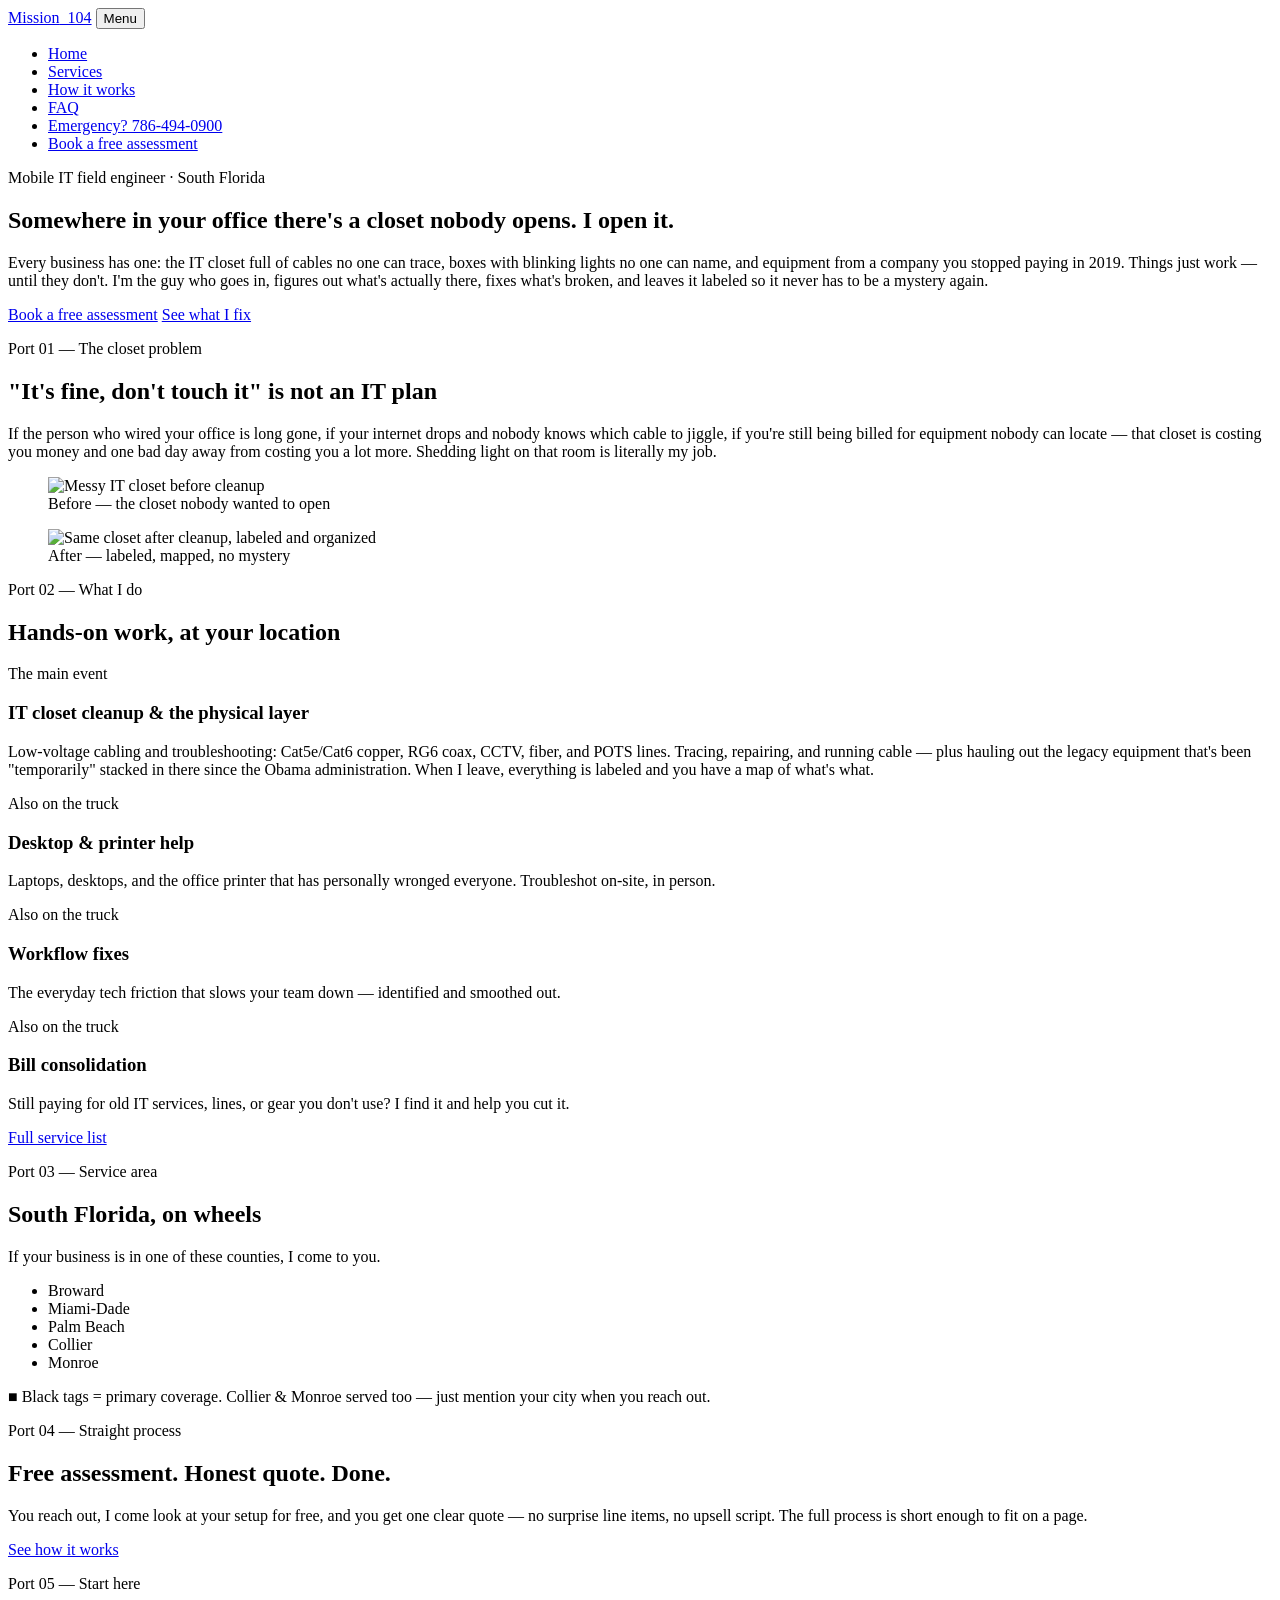
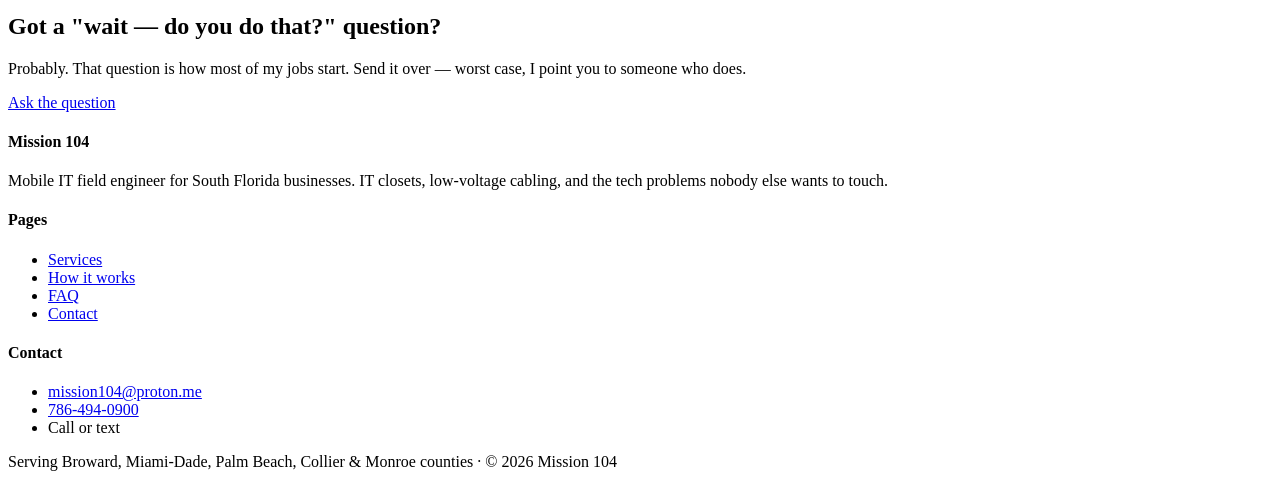
==== index.html @ 8866634d "Add files via upload" ====
<!DOCTYPE html>
<html lang="en">
<head>
  <meta charset="UTF-8">
  <meta name="viewport" content="width=device-width, initial-scale=1.0">
  <title>Mission 104 — IT Closet Cleanup &amp; Low-Voltage Cabling | South Florida</title>
  <meta name="description" content="Mobile IT field engineer for South Florida businesses. IT closet cleanup, structured cabling (Cat5e/Cat6), fiber, coax, CCTV, and network troubleshooting in Broward, Miami-Dade, and Palm Beach.">
  <link rel="preconnect" href="https://fonts.googleapis.com">
  <link rel="preconnect" href="https://fonts.gstatic.com" crossorigin>
  <link href="https://fonts.googleapis.com/css2?family=Barlow+Condensed:wght@600;700&family=Barlow:wght@400;500;600&family=IBM+Plex+Mono:wght@400;500&display=swap" rel="stylesheet">
  <link rel="stylesheet" href="css/style.css">
  <script type="application/ld+json">
  {
    "@context": "https://schema.org",
    "@type": "LocalBusiness",
    "name": "Mission 104",
    "description": "Mobile IT field engineer: IT closet cleanup, low-voltage cabling, and network troubleshooting for South Florida businesses.",
    "email": "mission104@proton.me",
    "telephone": "786-494-0900",
    "url": "mission104.com",
    "areaServed": ["Broward County FL", "Miami-Dade County FL", "Palm Beach County FL", "Collier County FL", "Monroe County FL"]
  }
  </script>
</head>
<body>

  <!-- ======= HEADER (identical on every page) ======= -->
  <header class="site-header">
    <div class="nav-wrap">
      <a class="brand" href="index.html">Mission<span>_104</span></a>
      <button class="nav-toggle" aria-label="Open menu" onclick="document.querySelector('.nav-links').classList.toggle('open')">Menu</button>
      <ul class="nav-links">
        <li><a href="index.html" class="active">Home</a></li>
        <li><a href="services.html">Services</a></li>
        <li><a href="how-it-works.html">How it works</a></li>
        <li><a href="faq.html">FAQ</a></li>
        <li><a href="tel:786-494-0900" class="nav-emergency">Emergency? 786-494-0900</a></li>
        <li><a href="contact.html" class="nav-cta">Book a free assessment</a></li>
      </ul>
    </div>
  </header>

  <!-- ======= HERO ======= -->
  <section class="hero">
    <div class="wrap">
      <p class="kicker">Mobile IT field engineer · South Florida</p>
      <h1>Somewhere in your office there's a closet nobody opens.
        <span class="flip">I open it.</span>
      </h1>
      <p class="lead">Every business has one: the IT closet full of cables no one can trace, boxes with blinking lights no one can name, and equipment from a company you stopped paying in 2019. Things just work — until they don't. I'm the guy who goes in, figures out what's actually there, fixes what's broken, and leaves it labeled so it never has to be a mystery again.</p>
      <div class="btn-row">
        <a class="btn btn-primary" href="contact.html">Book a free assessment</a>
        <a class="btn btn-ghost" href="services.html">See what I fix</a>
      </div>
    </div>
  </section>

  <!-- ======= THE PROBLEM ======= -->
  <section>
    <div class="wrap">
      <p class="port-label">Port 01 — The closet problem</p>
      <h2>"It's fine, don't touch it" is not an IT plan</h2>
      <p class="lead">If the person who wired your office is long gone, if your internet drops and nobody knows which cable to jiggle, if you're still being billed for equipment nobody can locate — that closet is costing you money and one bad day away from costing you a lot more. Shedding light on that room is literally my job.</p>
      <div class="photo-pair">
        <figure>
          <img src="images/closet-before.jpg" alt="Messy IT closet before cleanup">
          <figcaption class="cap-before">Before — the closet nobody wanted to open</figcaption>
        </figure>
        <figure>
          <img src="images/closet-after.jpg" alt="Same closet after cleanup, labeled and organized">
          <figcaption class="cap-after">After — labeled, mapped, no mystery</figcaption>
        </figure>
      </div>
    </div>
  </section>

  <!-- ======= WHAT I DO (overview) ======= -->
  <section>
    <div class="wrap">
      <p class="port-label">Port 02 — What I do</p>
      <h2>Hands-on work, at your location</h2>
      <div class="card-grid">
        <article class="card card-flagship">
          <span class="tag">The main event</span>
          <h3>IT closet cleanup &amp; the physical layer</h3>
          <p>Low-voltage cabling and troubleshooting: Cat5e/Cat6 copper, RG6 coax, CCTV, fiber, and POTS lines. Tracing, repairing, and running cable — plus hauling out the legacy equipment that's been "temporarily" stacked in there since the Obama administration. When I leave, everything is labeled and you have a map of what's what.</p>
        </article>
        <article class="card">
          <span class="tag">Also on the truck</span>
          <h3>Desktop &amp; printer help</h3>
          <p>Laptops, desktops, and the office printer that has personally wronged everyone. Troubleshot on-site, in person.</p>
        </article>
        <article class="card">
          <span class="tag">Also on the truck</span>
          <h3>Workflow fixes</h3>
          <p>The everyday tech friction that slows your team down — identified and smoothed out.</p>
        </article>
        <article class="card">
          <span class="tag">Also on the truck</span>
          <h3>Bill consolidation</h3>
          <p>Still paying for old IT services, lines, or gear you don't use? I find it and help you cut it.</p>
        </article>
      </div>
      <div class="btn-row"><a class="btn btn-ghost" href="services.html">Full service list</a></div>
    </div>
  </section>

  <!-- ======= SERVICE AREA ======= -->
  <section>
    <div class="wrap">
      <p class="port-label">Port 03 — Service area</p>
      <h2>South Florida, on wheels</h2>
      <p class="lead">If your business is in one of these counties, I come to you.</p>
      <ul class="county-list">
        <li class="primary">Broward</li>
        <li class="primary">Miami-Dade</li>
        <li class="primary">Palm Beach</li>
        <li>Collier</li>
        <li>Monroe</li>
      </ul>
      <p class="county-note">■ Black tags = primary coverage. Collier &amp; Monroe served too — just mention your city when you reach out.</p>
    </div>
  </section>

  <!-- ======= HOW IT WORKS TEASER ======= -->
  <section>
    <div class="wrap">
      <p class="port-label">Port 04 — Straight process</p>
      <h2>Free assessment. Honest quote. Done.</h2>
      <p class="lead">You reach out, I come look at your setup for free, and you get one clear quote — no surprise line items, no upsell script. The full process is short enough to fit on a page.</p>
      <div class="btn-row"><a class="btn btn-ghost" href="how-it-works.html">See how it works</a></div>
    </div>
  </section>

  <!-- ======= CTA BAND ======= -->
  <section class="cta-band">
    <div class="wrap">
      <p class="port-label">Port 05 — Start here</p>
      <h2>Got a "wait — do you do that?" question?</h2>
      <p>Probably. That question is how most of my jobs start. Send it over — worst case, I point you to someone who does.</p>
      <div class="btn-row"><a class="btn btn-primary" href="contact.html">Ask the question</a></div>
    </div>
  </section>

  <!-- ======= FOOTER (identical on every page) ======= -->
  <footer class="site-footer">
    <div class="wrap">
      <div>
        <h4>Mission 104</h4>
        <p>Mobile IT field engineer for South Florida businesses. IT closets, low-voltage cabling, and the tech problems nobody else wants to touch.</p>
      </div>
      <div>
        <h4>Pages</h4>
        <ul>
          <li><a href="services.html">Services</a></li>
          <li><a href="how-it-works.html">How it works</a></li>
          <li><a href="faq.html">FAQ</a></li>
          <li><a href="contact.html">Contact</a></li>
        </ul>
      </div>
      <div>
        <h4>Contact</h4>
        <ul>
          <li><a href="mailto:mission104@proton.me">mission104@proton.me</a></li>
          <li><a href="tel:786-494-0900">786-494-0900</a></li>
          <li>Call or text</li>
        </ul>
      </div>
      <p class="footer-note">Serving Broward, Miami-Dade, Palm Beach, Collier &amp; Monroe counties · © 2026 Mission 104</p>
    </div>
  </footer>

</body>
</html>
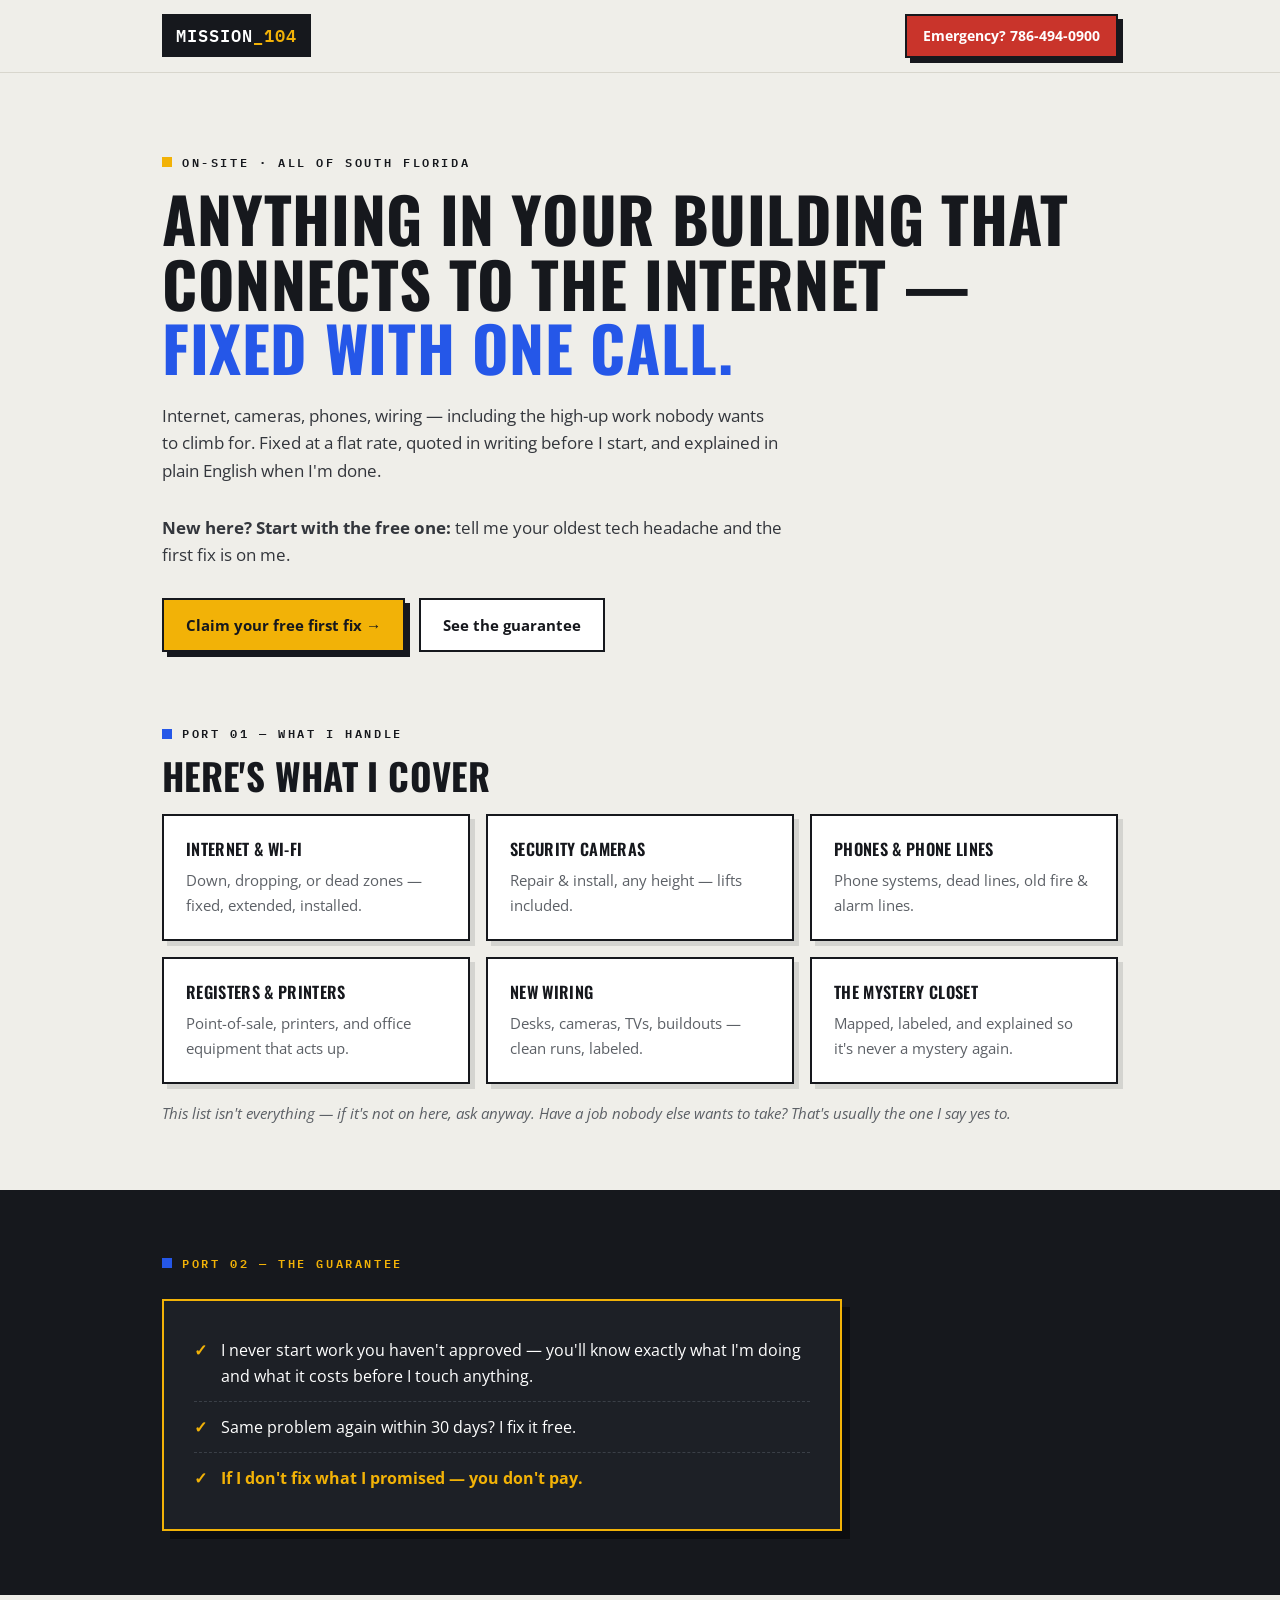
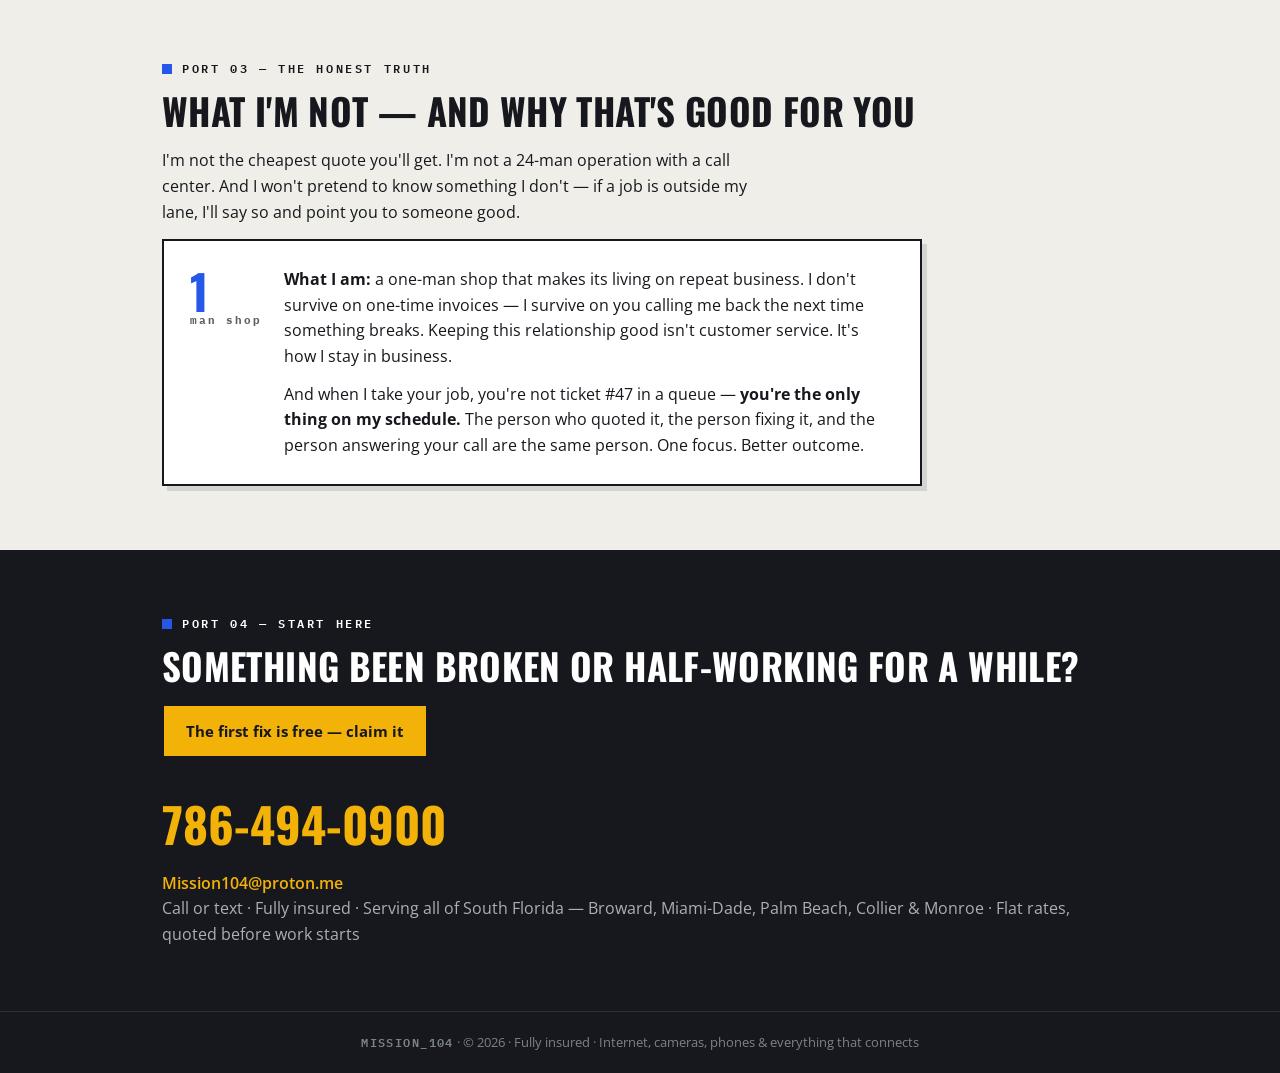
==== commit aa225df6: "Add files via upload" ====
--- a/index.html
+++ b/index.html
@@ -1,174 +1,161 @@
 <!DOCTYPE html>
 <html lang="en">
 <head>
-  <meta charset="UTF-8">
-  <meta name="viewport" content="width=device-width, initial-scale=1.0">
-  <title>Mission 104 — IT Closet Cleanup &amp; Low-Voltage Cabling | South Florida</title>
-  <meta name="description" content="Mobile IT field engineer for South Florida businesses. IT closet cleanup, structured cabling (Cat5e/Cat6), fiber, coax, CCTV, and network troubleshooting in Broward, Miami-Dade, and Palm Beach.">
-  <link rel="preconnect" href="https://fonts.googleapis.com">
-  <link rel="preconnect" href="https://fonts.gstatic.com" crossorigin>
-  <link href="https://fonts.googleapis.com/css2?family=Barlow+Condensed:wght@600;700&family=Barlow:wght@400;500;600&family=IBM+Plex+Mono:wght@400;500&display=swap" rel="stylesheet">
-  <link rel="stylesheet" href="css/style.css">
-  <script type="application/ld+json">
-  {
-    "@context": "https://schema.org",
-    "@type": "LocalBusiness",
-    "name": "Mission 104",
-    "description": "Mobile IT field engineer: IT closet cleanup, low-voltage cabling, and network troubleshooting for South Florida businesses.",
-    "email": "mission104@proton.me",
-    "telephone": "786-494-0900",
-    "url": "mission104.com",
-    "areaServed": ["Broward County FL", "Miami-Dade County FL", "Palm Beach County FL", "Collier County FL", "Monroe County FL"]
+<meta charset="UTF-8">
+<meta name="viewport" content="width=device-width, initial-scale=1.0">
+<title>Mission 104 — Internet, Cameras, Phones & Everything That Connects | South Florida</title>
+<meta name="description" content="One call for anything in your building that connects. Internet, cameras, phones, wiring. Flat rate, quoted first — and if I don't fix it, you don't pay.">
+<link rel="preconnect" href="https://fonts.googleapis.com">
+<link href="https://fonts.googleapis.com/css2?family=Oswald:wght@600;700&family=Open+Sans:wght@400;600;700&family=IBM+Plex+Mono:wght@500;600&display=swap" rel="stylesheet">
+<style>
+  :root{
+    --bg:#efeee9; --ink:#16181d; --blue:#2557e8; --gold:#f2b207;
+    --red:#c9342b; --white:#ffffff; --gray:#5c6066; --border:#16181d;
   }
-  </script>
+  *{margin:0;padding:0;box-sizing:border-box}
+  html{scroll-behavior:smooth}
+  body{font-family:'Open Sans',sans-serif;background:var(--bg);color:var(--ink);line-height:1.6}
+  .wrap{max-width:1000px;margin:0 auto;padding:0 22px}
+
+  .mono{font-family:'IBM Plex Mono',monospace;font-weight:600;letter-spacing:.22em;text-transform:uppercase;font-size:.74rem}
+  .eyebrow{display:flex;align-items:center;gap:10px;margin-bottom:14px}
+  .sq{width:10px;height:10px;background:var(--blue);flex:none}
+  .sq.gold{background:var(--gold)}
+
+  h1,h2{font-family:'Oswald',sans-serif;font-weight:700;text-transform:uppercase;line-height:1.04;letter-spacing:.01em}
+  h1{font-size:clamp(2.2rem,6.4vw,3.9rem)}
+  h2{font-size:clamp(1.5rem,4vw,2.3rem);margin-bottom:18px}
+  .blue{color:var(--blue)}
+
+  .btn{display:inline-block;text-decoration:none;font-weight:700;font-size:.95rem;padding:13px 22px;border:2px solid var(--ink);color:var(--ink)}
+  .btn-gold{background:var(--gold);box-shadow:5px 5px 0 var(--ink)}
+  .btn-gold:hover{transform:translate(2px,2px);box-shadow:3px 3px 0 var(--ink)}
+  .btn-ghost{background:var(--white)}
+  .btn-red{background:var(--red);color:#fff;border-color:var(--ink);box-shadow:5px 5px 0 var(--ink)}
+
+  header{background:var(--bg);border-bottom:1px solid #d8d6cd;padding:14px 0}
+  .head-in{display:flex;align-items:center;justify-content:space-between;gap:14px;flex-wrap:wrap}
+  .logo{background:var(--ink);color:#fff;font-family:'IBM Plex Mono',monospace;font-weight:600;font-size:1.05rem;padding:8px 14px;letter-spacing:.06em;text-decoration:none}
+  .logo b{color:var(--gold);font-weight:600}
+  .head-cta{display:flex;gap:10px;flex-wrap:wrap}
+  .head-cta .btn{padding:9px 16px;font-size:.85rem}
+
+  section{padding:64px 0}
+  .hero{padding:80px 0 72px}
+  .hero p.lead{margin:22px 0 30px;font-size:1.06rem;max-width:62ch;color:#33363c}
+  .actions{display:flex;gap:14px;flex-wrap:wrap}
+
+  .cards{display:grid;grid-template-columns:repeat(auto-fit,minmax(280px,1fr));gap:16px}
+  .card{background:var(--white);border:2px solid var(--ink);padding:20px 22px;box-shadow:5px 5px 0 rgba(22,24,29,.12)}
+  .card b{display:block;font-family:'Oswald',sans-serif;font-weight:600;text-transform:uppercase;font-size:1.02rem;letter-spacing:.02em;margin-bottom:6px}
+  .card span{font-size:.93rem;color:var(--gray)}
+
+  .how p{max-width:66ch;margin-bottom:14px}
+
+  .plate-zone{background:var(--ink);color:#fff}
+  .plate-zone .mono{color:var(--gold)}
+  .plate{border:2px solid var(--gold);max-width:680px;margin:26px 0 0;padding:8px 30px 26px;background:#1d2026;box-shadow:8px 8px 0 rgba(0,0,0,.45)}
+  .plate h2{color:#fff;text-align:left;margin:20px 0 6px}
+  .plate ul{list-style:none;margin-top:16px}
+  .plate li{display:flex;gap:14px;padding:12px 0;border-bottom:1px dashed #3a3f47;font-size:1.02rem}
+  .plate li:last-child{border-bottom:none;font-weight:700;color:var(--gold)}
+  .plate .tick{color:var(--gold);font-weight:700;flex:none}
+
+  .record{display:flex;gap:22px;align-items:flex-start;background:var(--white);border:2px solid var(--ink);padding:26px;max-width:760px;box-shadow:5px 5px 0 rgba(22,24,29,.12)}
+  .record .stamp{flex:none;font-family:'Oswald',sans-serif;font-weight:700;font-size:3rem;color:var(--blue);line-height:1}
+  .record .stamp small{display:block;font-family:'IBM Plex Mono',monospace;font-size:.68rem;letter-spacing:.18em;color:var(--gray)}
+
+  .contact{background:var(--ink);color:#fff;text-align:left}
+  .contact h2{color:#fff}
+  .contact .big-phone{font-family:'Oswald',sans-serif;font-weight:700;font-size:clamp(1.9rem,6vw,3rem);color:var(--gold);text-decoration:none;display:inline-block;margin:10px 0 8px}
+  .contact p{color:#aab0b8}
+  footer{background:var(--ink);color:#7c828b;font-size:.8rem;text-align:center;padding:20px 0;border-top:1px solid #2c3037}
+  footer .mono{letter-spacing:.12em}
+</style>
 </head>
 <body>
 
-  <!-- ======= HEADER (identical on every page) ======= -->
-  <header class="site-header">
-    <div class="nav-wrap">
-      <a class="brand" href="index.html">Mission<span>_104</span></a>
-      <button class="nav-toggle" aria-label="Open menu" onclick="document.querySelector('.nav-links').classList.toggle('open')">Menu</button>
-      <ul class="nav-links">
-        <li><a href="index.html" class="active">Home</a></li>
-        <li><a href="services.html">Services</a></li>
-        <li><a href="how-it-works.html">How it works</a></li>
-        <li><a href="faq.html">FAQ</a></li>
-        <li><a href="tel:786-494-0900" class="nav-emergency">Emergency? 786-494-0900</a></li>
-        <li><a href="contact.html" class="nav-cta">Book a free assessment</a></li>
+<header>
+  <div class="wrap head-in">
+    <a class="logo" href="#">MISSION<b>_104</b></a>
+    <div class="head-cta">
+      <a class="btn btn-red" href="tel:7864940900">Emergency? 786-494-0900</a>
+    </div>
+  </div>
+</header>
+
+<section class="hero">
+  <div class="wrap">
+    <div class="eyebrow"><span class="sq gold"></span><span class="mono">On-site · All of South Florida</span></div>
+    <h1>Anything in your building that connects to the internet —<br><span class="blue">fixed with one call.</span></h1>
+    <p class="lead">Internet, cameras, phones, wiring — including the high-up work nobody wants to climb for. Fixed at a flat rate, quoted in writing before I start, and explained in plain English when I'm done.</p>
+    <p class="lead"><b>New here? Start with the free one:</b> tell me your oldest tech headache and the first fix is on me.</p>
+    <div class="actions">
+      <a class="btn btn-gold" href="/free">Claim your free first fix →</a>
+      <a class="btn btn-ghost" href="#guarantee">See the guarantee</a>
+    </div>
+  </div>
+</section>
+
+<section style="padding-top:0">
+  <div class="wrap">
+    <div class="eyebrow"><span class="sq"></span><span class="mono">Port 01 — What I handle</span></div>
+    <h2>Here's what I cover</h2>
+    <div class="cards">
+      <div class="card"><b>Internet & Wi-Fi</b><span>Down, dropping, or dead zones — fixed, extended, installed.</span></div>
+      <div class="card"><b>Security cameras</b><span>Repair & install, any height — lifts included.</span></div>
+      <div class="card"><b>Phones & phone lines</b><span>Phone systems, dead lines, old fire & alarm lines.</span></div>
+      <div class="card"><b>Registers & printers</b><span>Point-of-sale, printers, and office equipment that acts up.</span></div>
+      <div class="card"><b>New wiring</b><span>Desks, cameras, TVs, buildouts — clean runs, labeled.</span></div>
+      <div class="card"><b>The mystery closet</b><span>Mapped, labeled, and explained so it's never a mystery again.</span></div>
+    </div>
+    <p style="margin-top:18px;color:var(--gray);font-size:.93rem;font-style:italic">This list isn't everything — if it's not on here, ask anyway. Have a job nobody else wants to take? That's usually the one I say yes to.</p>
+  </div>
+</section>
+
+
+<section class="plate-zone" id="guarantee">
+  <div class="wrap">
+    <div class="eyebrow"><span class="sq"></span><span class="mono">Port 02 — The guarantee</span></div>
+    <div class="plate">
+      <ul>
+        <li><span class="tick">✓</span> I never start work you haven't approved — you'll know exactly what I'm doing and what it costs before I touch anything.</li>
+        <li><span class="tick">✓</span> Same problem again within 30 days? I fix it free.</li>
+        <li><span class="tick">✓</span> If I don't fix what I promised — you don't pay.</li>
       </ul>
     </div>
-  </header>
+  </div>
+</section>
 
-  <!-- ======= HERO ======= -->
-  <section class="hero">
-    <div class="wrap">
-      <p class="kicker">Mobile IT field engineer · South Florida</p>
-      <h1>Somewhere in your office there's a closet nobody opens.
-        <span class="flip">I open it.</span>
-      </h1>
-      <p class="lead">Every business has one: the IT closet full of cables no one can trace, boxes with blinking lights no one can name, and equipment from a company you stopped paying in 2019. Things just work — until they don't. I'm the guy who goes in, figures out what's actually there, fixes what's broken, and leaves it labeled so it never has to be a mystery again.</p>
-      <div class="btn-row">
-        <a class="btn btn-primary" href="contact.html">Book a free assessment</a>
-        <a class="btn btn-ghost" href="services.html">See what I fix</a>
+<section>
+  <div class="wrap">
+    <div class="eyebrow"><span class="sq"></span><span class="mono">Port 03 — The honest truth</span></div>
+    <h2>What I'm not — and why that's good for you</h2>
+    <p style="max-width:66ch;margin-bottom:14px">I'm not the cheapest quote you'll get. I'm not a 24-man operation with a call center. And I won't pretend to know something I don't — if a job is outside my lane, I'll say so and point you to someone good.</p>
+    <div class="record">
+      <div class="stamp">1<small>man shop</small></div>
+      <div>
+        <p style="margin-bottom:12px"><b>What I am:</b> a one-man shop that makes its living on repeat business. I don't survive on one-time invoices — I survive on you calling me back the next time something breaks. Keeping this relationship good isn't customer service. It's how I stay in business.</p>
+        <p>And when I take your job, you're not ticket #47 in a queue — <b>you're the only thing on my schedule.</b> The person who quoted it, the person fixing it, and the person answering your call are the same person. One focus. Better outcome.</p>
       </div>
     </div>
-  </section>
+  </div>
+</section>
 
-  <!-- ======= THE PROBLEM ======= -->
-  <section>
-    <div class="wrap">
-      <p class="port-label">Port 01 — The closet problem</p>
-      <h2>"It's fine, don't touch it" is not an IT plan</h2>
-      <p class="lead">If the person who wired your office is long gone, if your internet drops and nobody knows which cable to jiggle, if you're still being billed for equipment nobody can locate — that closet is costing you money and one bad day away from costing you a lot more. Shedding light on that room is literally my job.</p>
-      <div class="photo-pair">
-        <figure>
-          <img src="images/closet-before.jpg" alt="Messy IT closet before cleanup">
-          <figcaption class="cap-before">Before — the closet nobody wanted to open</figcaption>
-        </figure>
-        <figure>
-          <img src="images/closet-after.jpg" alt="Same closet after cleanup, labeled and organized">
-          <figcaption class="cap-after">After — labeled, mapped, no mystery</figcaption>
-        </figure>
-      </div>
-    </div>
-  </section>
+<section class="contact">
+  <div class="wrap">
+    <div class="eyebrow"><span class="sq"></span><span class="mono">Port 04 — Start here</span></div>
+    <h2>Something been broken or half-working for a while?</h2>
+    <p style="margin:6px 0 18px"><a class="btn btn-gold" href="/free">The first fix is free — claim it</a></p>
+    <a class="big-phone" href="tel:7864940900">786-494-0900</a>
+    <p><a href="mailto:Mission104@proton.me" style="color:var(--gold);text-decoration:none;font-weight:600">Mission104@proton.me</a></p>
+    <p>Call or text · Fully insured · Serving all of South Florida — Broward, Miami-Dade, Palm Beach, Collier & Monroe · Flat rates, quoted before work starts</p>
+  </div>
+</section>
 
-  <!-- ======= WHAT I DO (overview) ======= -->
-  <section>
-    <div class="wrap">
-      <p class="port-label">Port 02 — What I do</p>
-      <h2>Hands-on work, at your location</h2>
-      <div class="card-grid">
-        <article class="card card-flagship">
-          <span class="tag">The main event</span>
-          <h3>IT closet cleanup &amp; the physical layer</h3>
-          <p>Low-voltage cabling and troubleshooting: Cat5e/Cat6 copper, RG6 coax, CCTV, fiber, and POTS lines. Tracing, repairing, and running cable — plus hauling out the legacy equipment that's been "temporarily" stacked in there since the Obama administration. When I leave, everything is labeled and you have a map of what's what.</p>
-        </article>
-        <article class="card">
-          <span class="tag">Also on the truck</span>
-          <h3>Desktop &amp; printer help</h3>
-          <p>Laptops, desktops, and the office printer that has personally wronged everyone. Troubleshot on-site, in person.</p>
-        </article>
-        <article class="card">
-          <span class="tag">Also on the truck</span>
-          <h3>Workflow fixes</h3>
-          <p>The everyday tech friction that slows your team down — identified and smoothed out.</p>
-        </article>
-        <article class="card">
-          <span class="tag">Also on the truck</span>
-          <h3>Bill consolidation</h3>
-          <p>Still paying for old IT services, lines, or gear you don't use? I find it and help you cut it.</p>
-        </article>
-      </div>
-      <div class="btn-row"><a class="btn btn-ghost" href="services.html">Full service list</a></div>
-    </div>
-  </section>
-
-  <!-- ======= SERVICE AREA ======= -->
-  <section>
-    <div class="wrap">
-      <p class="port-label">Port 03 — Service area</p>
-      <h2>South Florida, on wheels</h2>
-      <p class="lead">If your business is in one of these counties, I come to you.</p>
-      <ul class="county-list">
-        <li class="primary">Broward</li>
-        <li class="primary">Miami-Dade</li>
-        <li class="primary">Palm Beach</li>
-        <li>Collier</li>
-        <li>Monroe</li>
-      </ul>
-      <p class="county-note">■ Black tags = primary coverage. Collier &amp; Monroe served too — just mention your city when you reach out.</p>
-    </div>
-  </section>
-
-  <!-- ======= HOW IT WORKS TEASER ======= -->
-  <section>
-    <div class="wrap">
-      <p class="port-label">Port 04 — Straight process</p>
-      <h2>Free assessment. Honest quote. Done.</h2>
-      <p class="lead">You reach out, I come look at your setup for free, and you get one clear quote — no surprise line items, no upsell script. The full process is short enough to fit on a page.</p>
-      <div class="btn-row"><a class="btn btn-ghost" href="how-it-works.html">See how it works</a></div>
-    </div>
-  </section>
-
-  <!-- ======= CTA BAND ======= -->
-  <section class="cta-band">
-    <div class="wrap">
-      <p class="port-label">Port 05 — Start here</p>
-      <h2>Got a "wait — do you do that?" question?</h2>
-      <p>Probably. That question is how most of my jobs start. Send it over — worst case, I point you to someone who does.</p>
-      <div class="btn-row"><a class="btn btn-primary" href="contact.html">Ask the question</a></div>
-    </div>
-  </section>
-
-  <!-- ======= FOOTER (identical on every page) ======= -->
-  <footer class="site-footer">
-    <div class="wrap">
-      <div>
-        <h4>Mission 104</h4>
-        <p>Mobile IT field engineer for South Florida businesses. IT closets, low-voltage cabling, and the tech problems nobody else wants to touch.</p>
-      </div>
-      <div>
-        <h4>Pages</h4>
-        <ul>
-          <li><a href="services.html">Services</a></li>
-          <li><a href="how-it-works.html">How it works</a></li>
-          <li><a href="faq.html">FAQ</a></li>
-          <li><a href="contact.html">Contact</a></li>
-        </ul>
-      </div>
-      <div>
-        <h4>Contact</h4>
-        <ul>
-          <li><a href="mailto:mission104@proton.me">mission104@proton.me</a></li>
-          <li><a href="tel:786-494-0900">786-494-0900</a></li>
-          <li>Call or text</li>
-        </ul>
-      </div>
-      <p class="footer-note">Serving Broward, Miami-Dade, Palm Beach, Collier &amp; Monroe counties · © 2026 Mission 104</p>
-    </div>
-  </footer>
+<footer>
+  <div class="wrap"><span class="mono">Mission_104</span> · © 2026 · Fully insured · Internet, cameras, phones & everything that connects</div>
+</footer>
 
 </body>
 </html>
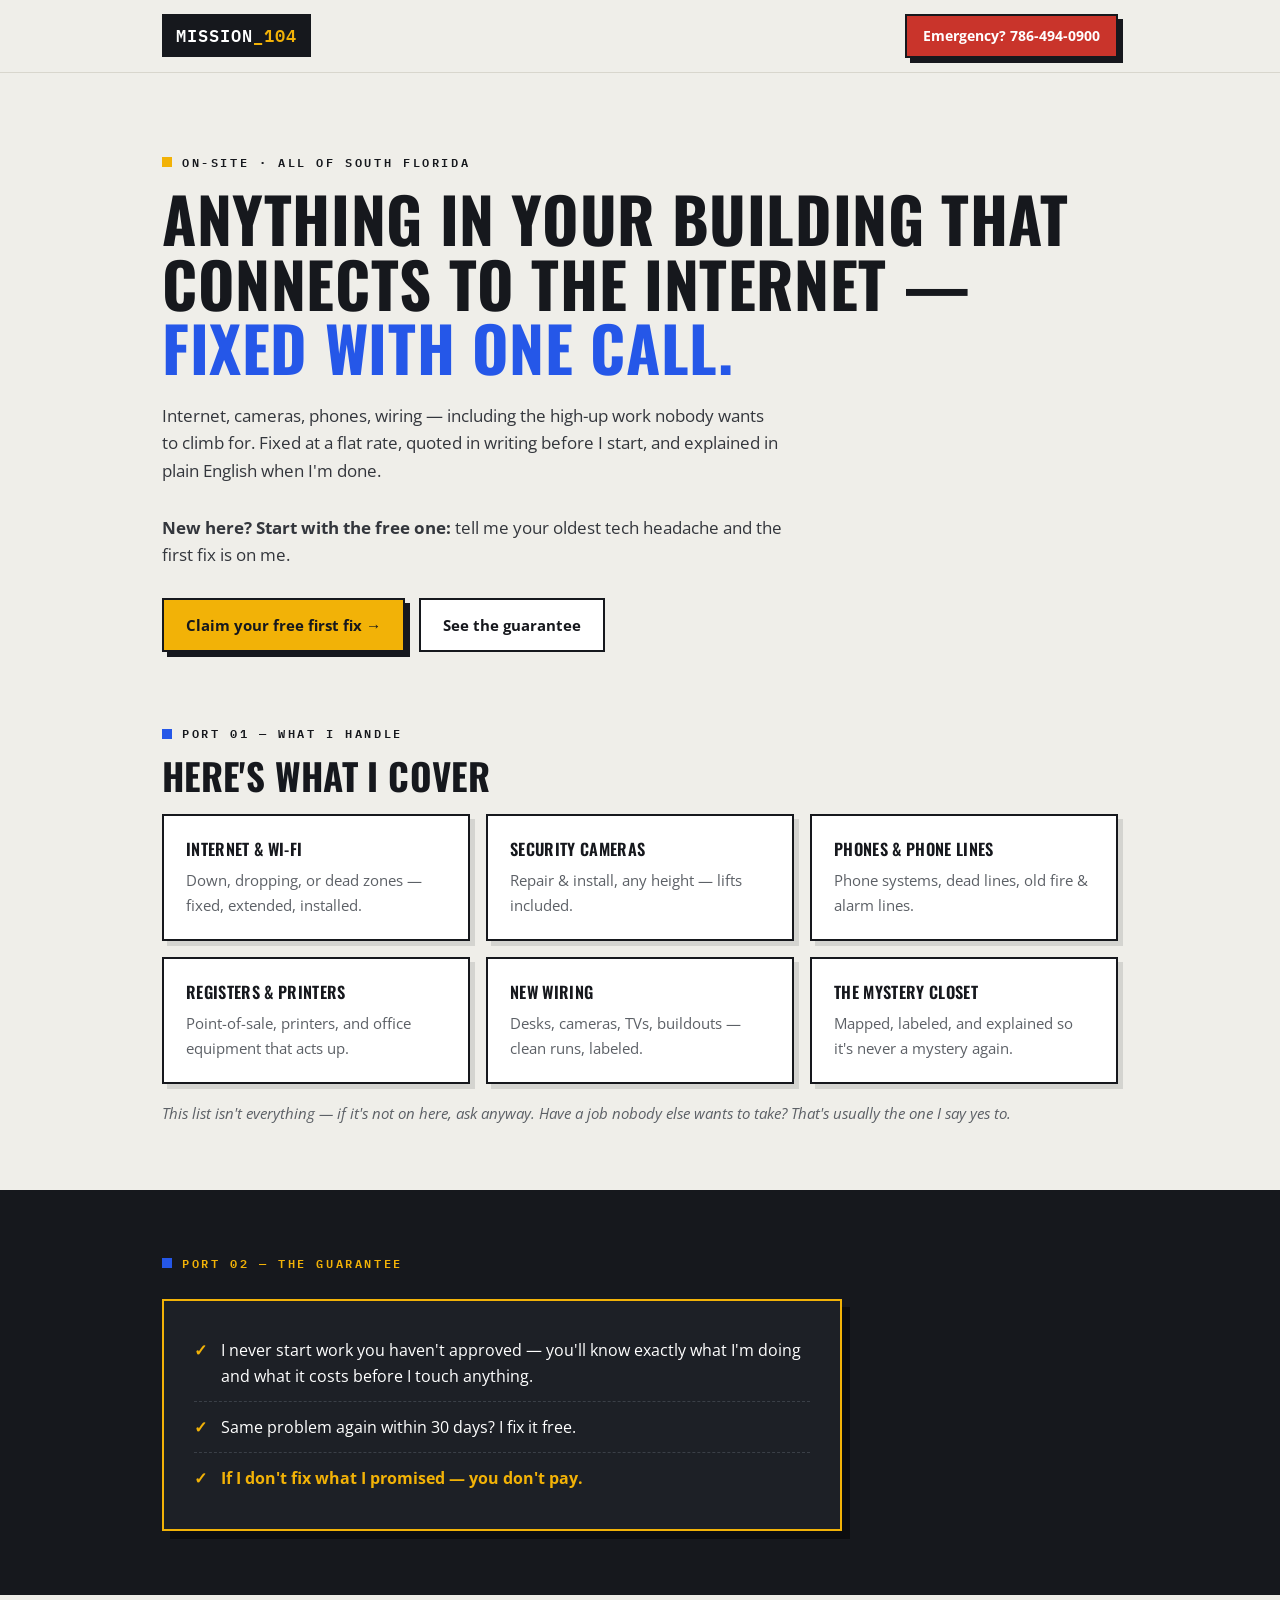
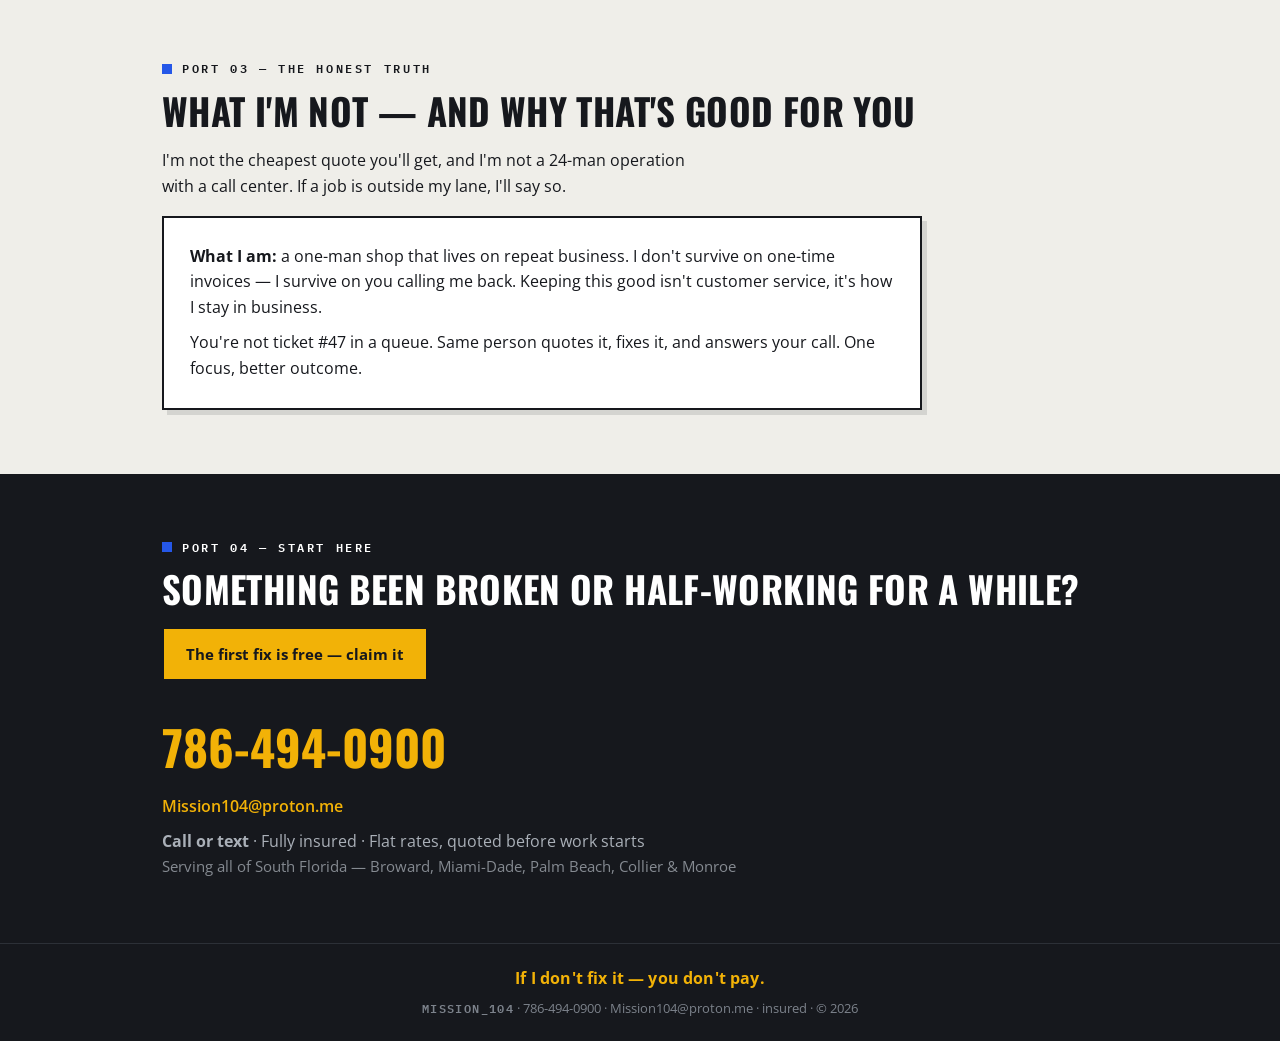
==== commit bba6ebc6: "Add files via upload" ====
--- a/index.html
+++ b/index.html
@@ -34,10 +34,10 @@
   .btn-red{background:var(--red);color:#fff;border-color:var(--ink);box-shadow:5px 5px 0 var(--ink)}
 
   header{background:var(--bg);border-bottom:1px solid #d8d6cd;padding:14px 0}
-  .head-in{display:flex;align-items:center;justify-content:space-between;gap:14px;flex-wrap:wrap}
+  .head-in{display:flex;align-items:center;justify-content:space-between;gap:10px;flex-wrap:nowrap}
   .logo{background:var(--ink);color:#fff;font-family:'IBM Plex Mono',monospace;font-weight:600;font-size:1.05rem;padding:8px 14px;letter-spacing:.06em;text-decoration:none}
   .logo b{color:var(--gold);font-weight:600}
-  .head-cta{display:flex;gap:10px;flex-wrap:wrap}
+  .head-cta{display:flex;gap:10px;flex-wrap:nowrap}
   .head-cta .btn{padding:9px 16px;font-size:.85rem}
 
   section{padding:64px 0}
@@ -69,8 +69,24 @@
   .contact h2{color:#fff}
   .contact .big-phone{font-family:'Oswald',sans-serif;font-weight:700;font-size:clamp(1.9rem,6vw,3rem);color:var(--gold);text-decoration:none;display:inline-block;margin:10px 0 8px}
   .contact p{color:#aab0b8}
-  footer{background:var(--ink);color:#7c828b;font-size:.8rem;text-align:center;padding:20px 0;border-top:1px solid #2c3037}
+  footer{background:var(--ink);color:#7c828b;font-size:.8rem;text-align:center;padding:22px 0;border-top:1px solid #2c3037}
   footer .mono{letter-spacing:.12em}
+
+  /* --- consistent single-line header across pages --- */
+  .head-in{flex-wrap:nowrap !important}
+  .head-cta{flex-wrap:nowrap !important}
+  .logo{white-space:nowrap}
+  header .btn{white-space:nowrap}
+  @media (max-width:520px){
+    .logo{font-size:.82rem;padding:7px 10px;letter-spacing:.04em}
+    header .btn{font-size:.7rem !important;padding:8px 10px !important;box-shadow:3px 3px 0 var(--ink)}
+    .head-in{gap:8px}
+  }
+
+  /* --- matching footer across pages --- */
+  footer .f-guarantee{color:var(--gold);font-weight:700;font-size:1rem;letter-spacing:.01em}
+  footer .f-meta{margin-top:7px;font-size:.8rem;color:#7c828b}
+  footer .f-meta .mono{letter-spacing:.12em}
 </style>
 </head>
 <body>
@@ -131,12 +147,11 @@
   <div class="wrap">
     <div class="eyebrow"><span class="sq"></span><span class="mono">Port 03 — The honest truth</span></div>
     <h2>What I'm not — and why that's good for you</h2>
-    <p style="max-width:66ch;margin-bottom:14px">I'm not the cheapest quote you'll get. I'm not a 24-man operation with a call center. And I won't pretend to know something I don't — if a job is outside my lane, I'll say so and point you to someone good.</p>
+    <p style="max-width:60ch;margin-bottom:16px">I'm not the cheapest quote you'll get, and I'm not a 24-man operation with a call center. If a job is outside my lane, I'll say so.</p>
     <div class="record">
-      <div class="stamp">1<small>man shop</small></div>
       <div>
-        <p style="margin-bottom:12px"><b>What I am:</b> a one-man shop that makes its living on repeat business. I don't survive on one-time invoices — I survive on you calling me back the next time something breaks. Keeping this relationship good isn't customer service. It's how I stay in business.</p>
-        <p>And when I take your job, you're not ticket #47 in a queue — <b>you're the only thing on my schedule.</b> The person who quoted it, the person fixing it, and the person answering your call are the same person. One focus. Better outcome.</p>
+        <p style="margin-bottom:10px"><b>What I am:</b> a one-man shop that lives on repeat business. I don't survive on one-time invoices — I survive on you calling me back. Keeping this good isn't customer service, it's how I stay in business.</p>
+        <p>You're not ticket #47 in a queue. Same person quotes it, fixes it, and answers your call. One focus, better outcome.</p>
       </div>
     </div>
   </div>
@@ -149,12 +164,16 @@
     <p style="margin:6px 0 18px"><a class="btn btn-gold" href="/free">The first fix is free — claim it</a></p>
     <a class="big-phone" href="tel:7864940900">786-494-0900</a>
     <p><a href="mailto:Mission104@proton.me" style="color:var(--gold);text-decoration:none;font-weight:600">Mission104@proton.me</a></p>
-    <p>Call or text · Fully insured · Serving all of South Florida — Broward, Miami-Dade, Palm Beach, Collier & Monroe · Flat rates, quoted before work starts</p>
+    <p style="margin-top:10px"><b>Call or text</b> · Fully insured · Flat rates, quoted before work starts</p>
+    <p style="opacity:.75;font-size:.92rem">Serving all of South Florida — Broward, Miami-Dade, Palm Beach, Collier &amp; Monroe</p>
   </div>
 </section>
 
 <footer>
-  <div class="wrap"><span class="mono">Mission_104</span> · © 2026 · Fully insured · Internet, cameras, phones & everything that connects</div>
+  <div class="wrap">
+    <div class="f-guarantee">If I don't fix it — you don't pay.</div>
+    <div class="f-meta"><span class="mono">Mission_104</span> · 786-494-0900 · Mission104@proton.me · insured · © 2026</div>
+  </div>
 </footer>
 
 </body>
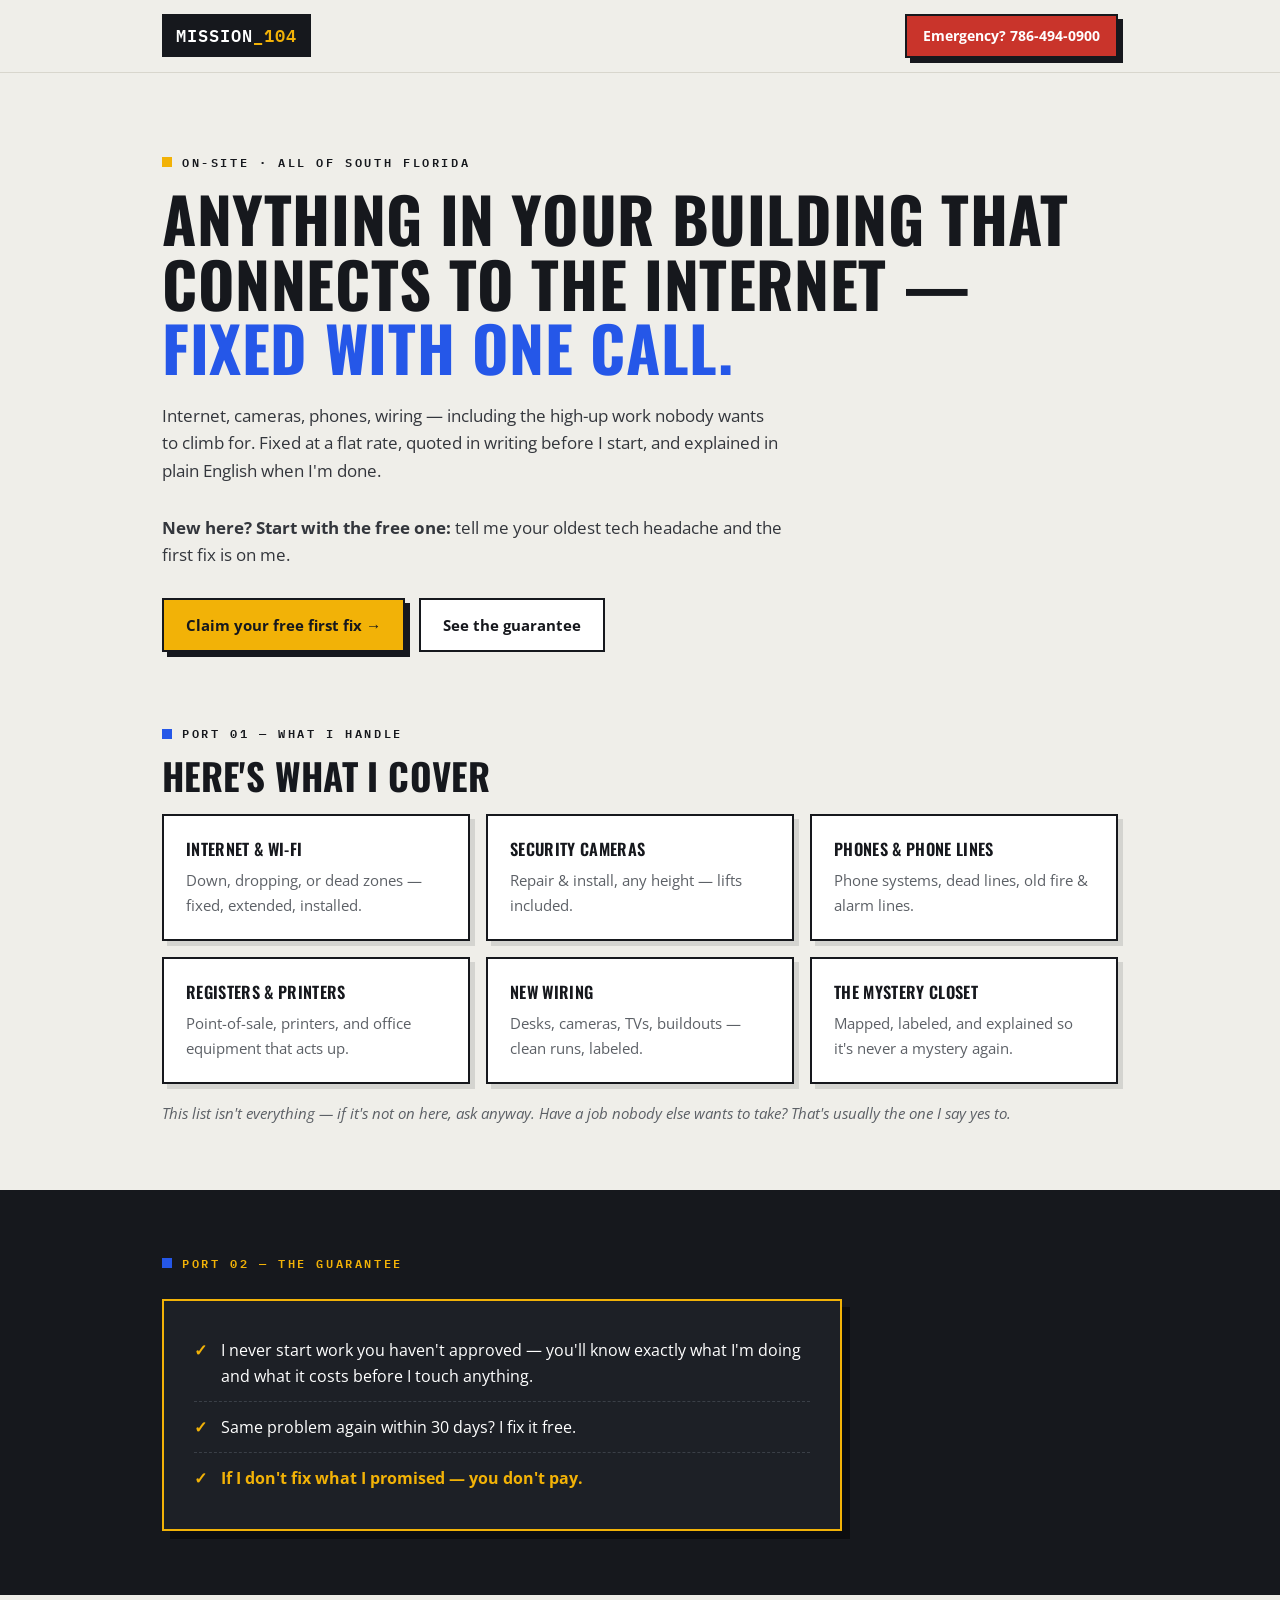
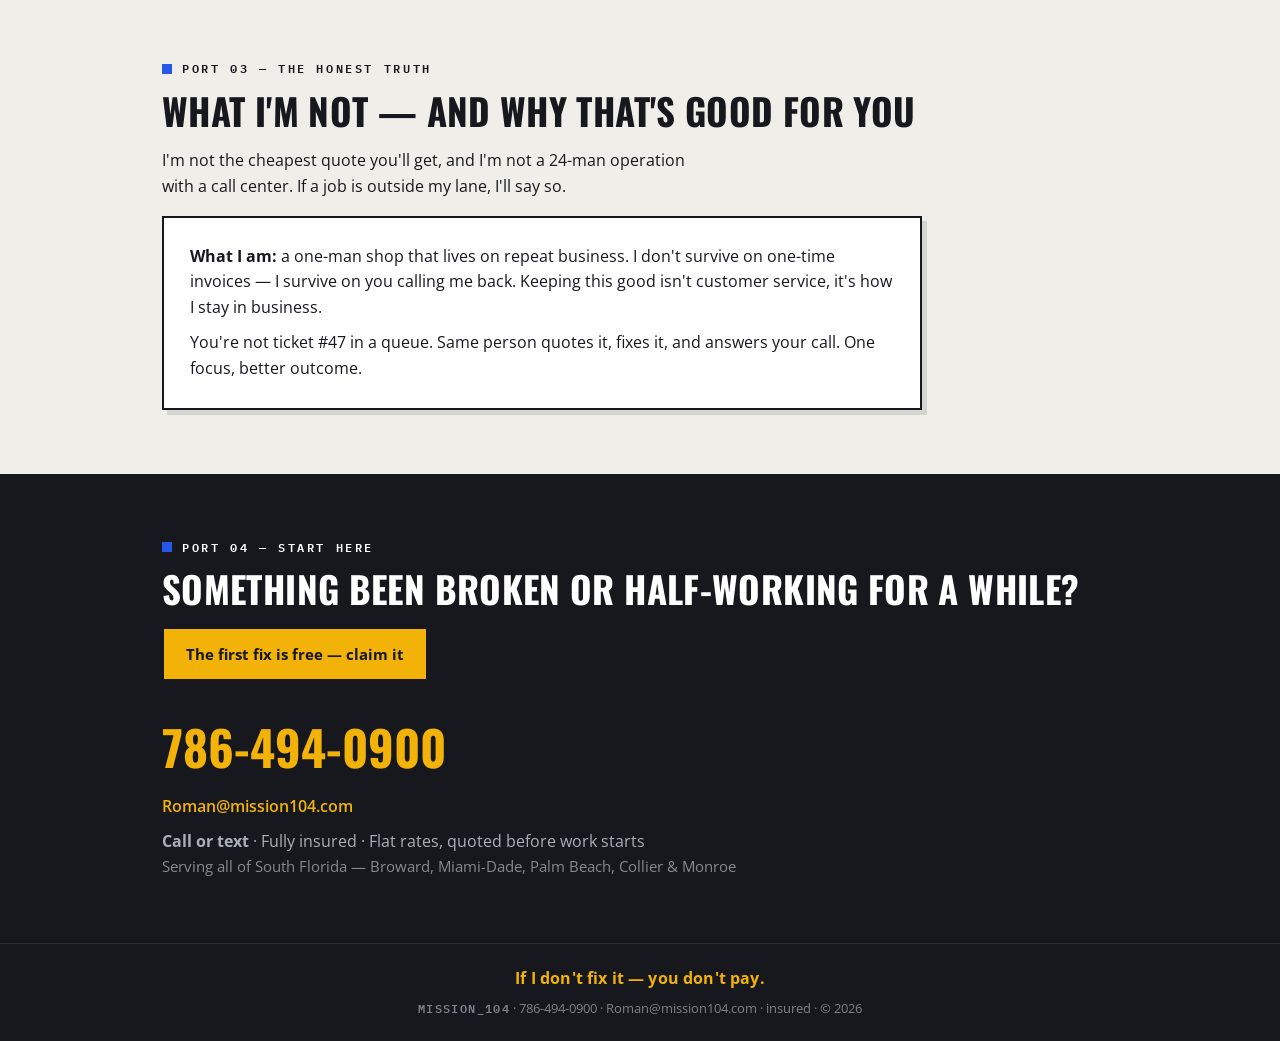
==== commit 11d700f7: "Update index.html" ====
--- a/index.html
+++ b/index.html
@@ -78,9 +78,13 @@
   .logo{white-space:nowrap}
   header .btn{white-space:nowrap}
   @media (max-width:520px){
-    .logo{font-size:.82rem;padding:7px 10px;letter-spacing:.04em}
-    header .btn{font-size:.7rem !important;padding:8px 10px !important;box-shadow:3px 3px 0 var(--ink)}
+    .logo{font-size:.98rem;padding:9px 13px;letter-spacing:.05em}
+    header .btn{font-size:.8rem !important;padding:10px 13px !important;box-shadow:4px 4px 0 var(--ink)}
     .head-in{gap:8px}
+  }
+  @media (max-width:370px){
+    .logo{font-size:.85rem;padding:8px 10px}
+    header .btn{font-size:.7rem !important;padding:8px 10px !important}
   }
 
   /* --- matching footer across pages --- */
@@ -163,7 +167,7 @@
     <h2>Something been broken or half-working for a while?</h2>
     <p style="margin:6px 0 18px"><a class="btn btn-gold" href="/free">The first fix is free — claim it</a></p>
     <a class="big-phone" href="tel:7864940900">786-494-0900</a>
-    <p><a href="mailto:Mission104@proton.me" style="color:var(--gold);text-decoration:none;font-weight:600">Mission104@proton.me</a></p>
+    <p><a href="mailto:Roman@mission104.com" style="color:var(--gold);text-decoration:none;font-weight:600">Roman@mission104.com</a></p>
     <p style="margin-top:10px"><b>Call or text</b> · Fully insured · Flat rates, quoted before work starts</p>
     <p style="opacity:.75;font-size:.92rem">Serving all of South Florida — Broward, Miami-Dade, Palm Beach, Collier &amp; Monroe</p>
   </div>
@@ -172,7 +176,7 @@
 <footer>
   <div class="wrap">
     <div class="f-guarantee">If I don't fix it — you don't pay.</div>
-    <div class="f-meta"><span class="mono">Mission_104</span> · 786-494-0900 · Mission104@proton.me · insured · © 2026</div>
+    <div class="f-meta"><span class="mono">Mission_104</span> · 786-494-0900 · Roman@mission104.com · insured · © 2026</div>
   </div>
 </footer>
 
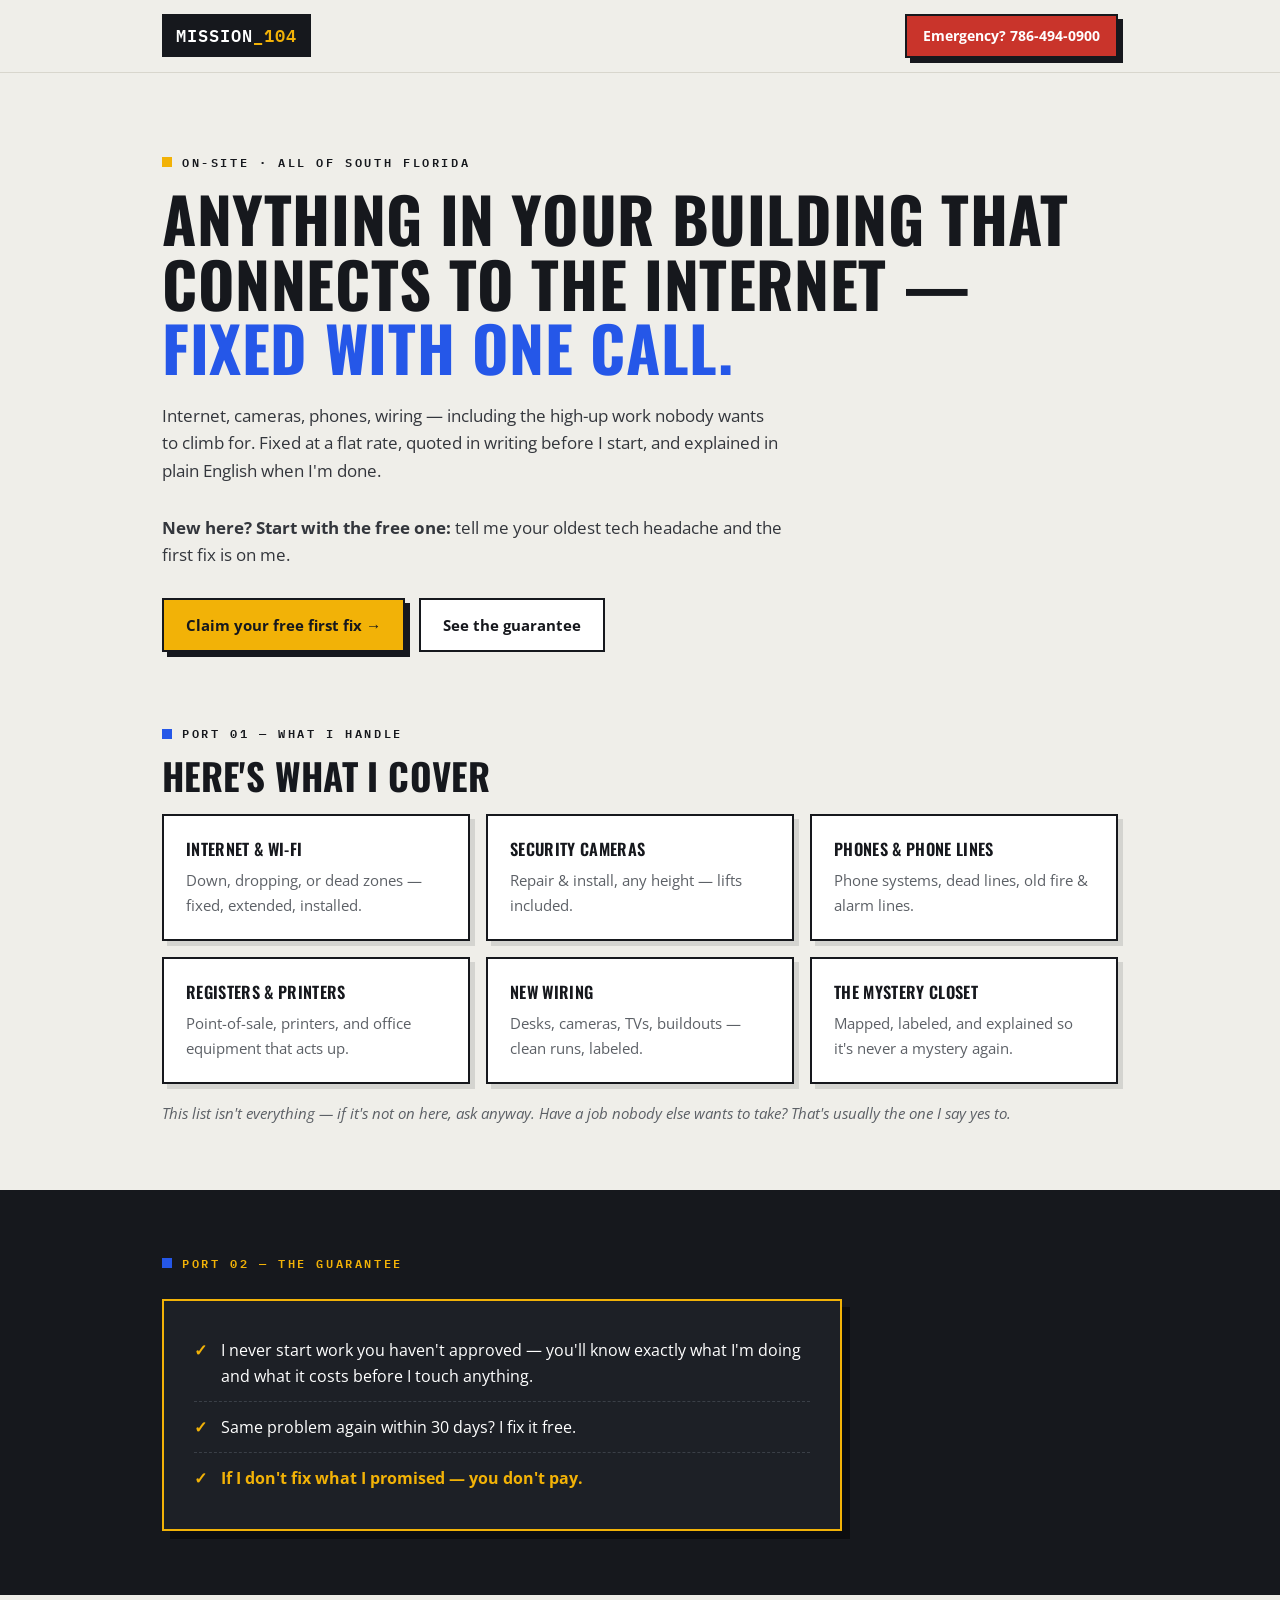
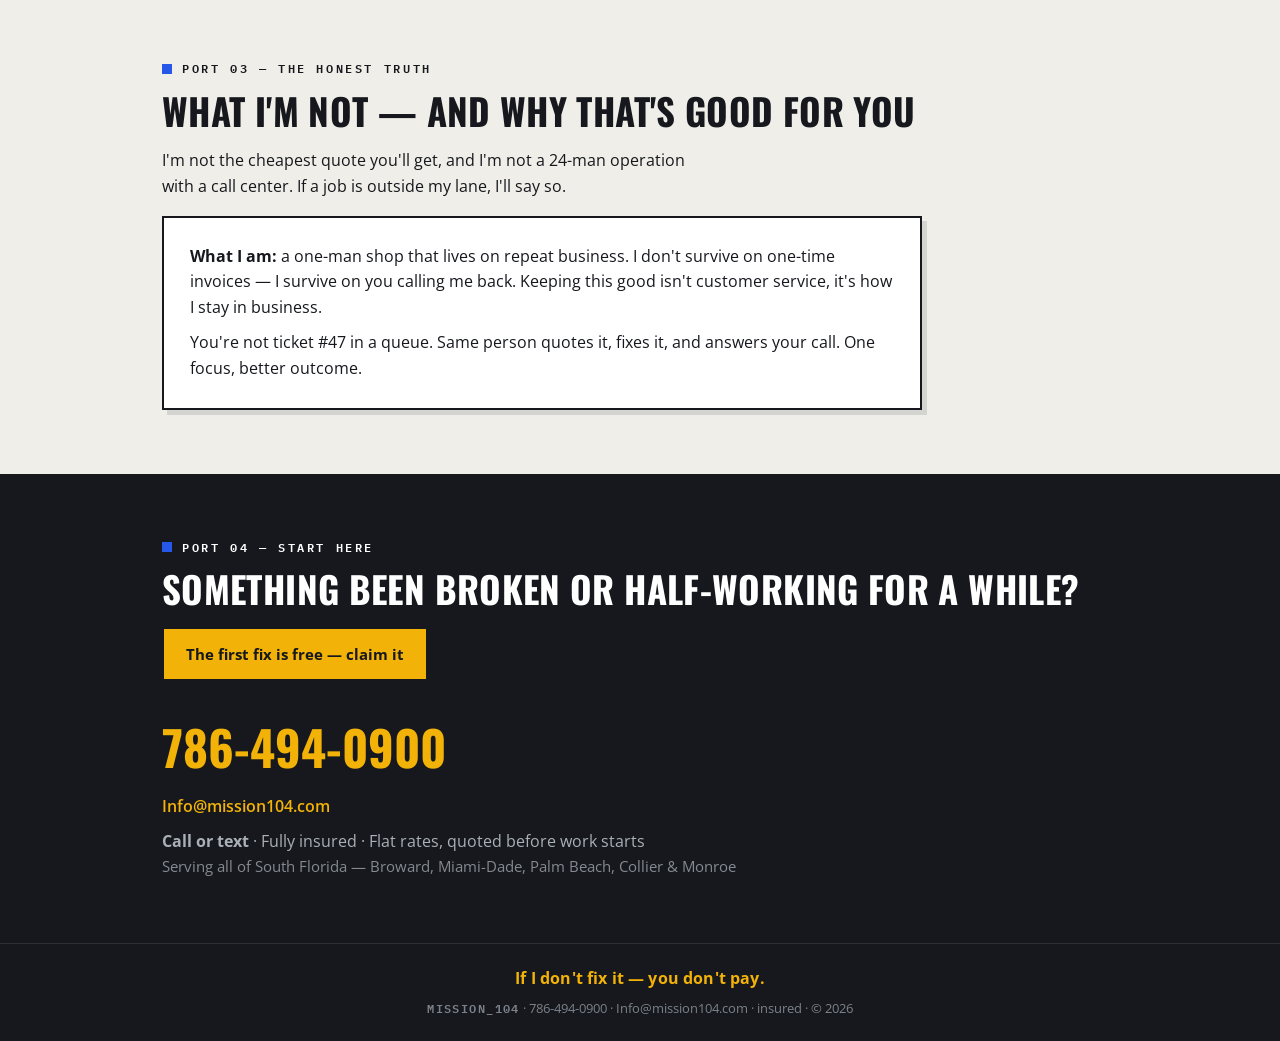
==== commit 7d02d75d: "Update index.html" ====
--- a/index.html
+++ b/index.html
@@ -167,7 +167,7 @@
     <h2>Something been broken or half-working for a while?</h2>
     <p style="margin:6px 0 18px"><a class="btn btn-gold" href="/free">The first fix is free — claim it</a></p>
     <a class="big-phone" href="tel:7864940900">786-494-0900</a>
-    <p><a href="mailto:Roman@mission104.com" style="color:var(--gold);text-decoration:none;font-weight:600">Roman@mission104.com</a></p>
+    <p><a href="mailto:Info@mission104.com" style="color:var(--gold);text-decoration:none;font-weight:600">Info@mission104.com</a></p>
     <p style="margin-top:10px"><b>Call or text</b> · Fully insured · Flat rates, quoted before work starts</p>
     <p style="opacity:.75;font-size:.92rem">Serving all of South Florida — Broward, Miami-Dade, Palm Beach, Collier &amp; Monroe</p>
   </div>
@@ -176,7 +176,7 @@
 <footer>
   <div class="wrap">
     <div class="f-guarantee">If I don't fix it — you don't pay.</div>
-    <div class="f-meta"><span class="mono">Mission_104</span> · 786-494-0900 · Roman@mission104.com · insured · © 2026</div>
+    <div class="f-meta"><span class="mono">Mission_104</span> · 786-494-0900 · Info@mission104.com · insured · © 2026</div>
   </div>
 </footer>
 
